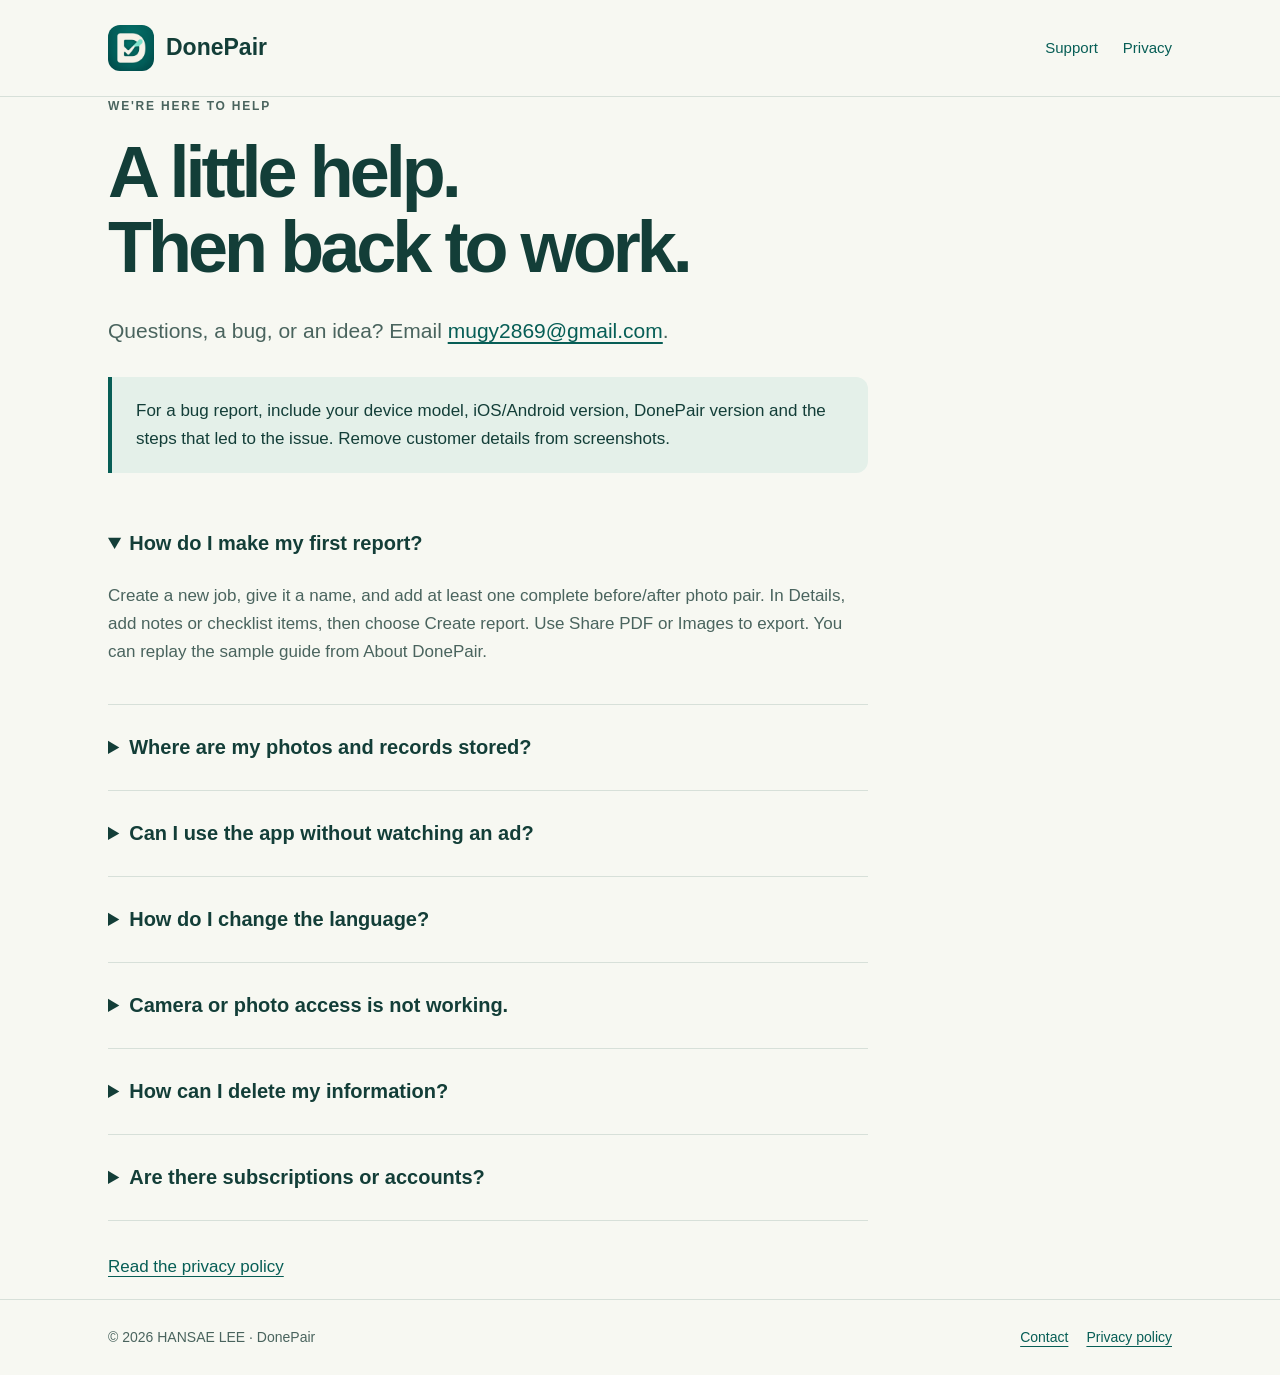
==== support.html @ 2368e4f6 "Publish DonePair product, support and privacy pages" ====
<!doctype html>
<html lang="en"><head><meta charset="utf-8"><meta name="viewport" content="width=device-width, initial-scale=1"><meta name="description" content="Help with DonePair photos, local records, PDF sharing and optional rewarded ads."><meta name="theme-color" content="#075e56"><title>Support · DonePair</title><link rel="icon" href="./app-icon.png"><link rel="stylesheet" href="./style.css"></head><body><header><nav class="wrap" aria-label="Main navigation"><a class="brand" href="./"><img src="./app-icon.png" alt="" width="46" height="46">DonePair</a><div class="links"><a href="./support.html">Support</a><a href="./privacy.html">Privacy</a></div></nav></header><main class="wrap"><article class="faq"><div class="eyebrow">We're here to help</div><h1>A little help.<br>Then back to work.</h1><p class="lead">Questions, a bug, or an idea? Email <a href="mailto:mugy2869@gmail.com">mugy2869@gmail.com</a>.</p><div class="notice">For a bug report, include your device model, iOS/Android version, DonePair version and the steps that led to the issue. Remove customer details from screenshots.</div><details open><summary>How do I make my first report?</summary><p>Create a new job, give it a name, and add at least one complete before/after photo pair. In Details, add notes or checklist items, then choose Create report. Use Share PDF or Images to export. You can replay the sample guide from About DonePair.</p></details><details><summary>Where are my photos and records stored?</summary><p>On your device in DonePair's app storage. We do not have a cloud copy of your jobs. Keep important reports separately using Share PDF and Save to Files. Deleting the app may delete local records.</p></details><details><summary>Can I use the app without watching an ad?</summary><p>Yes. Standard reports can be created, saved and shared without completing an ad. An optional rewarded ad removes the DonePair watermark for that job. If an ad is unavailable, you can still share the standard report.</p></details><details><summary>How do I change the language?</summary><p>DonePair follows your phone's supported language preferences: English, Korean, Japanese, Simplified Chinese or Traditional Chinese. Other preferences fall back to English. Your own notes stay as written; saved reports keep their original language.</p></details><details><summary>Camera or photo access is not working.</summary><p>Check DonePair's permissions in your device settings. You can choose existing photos from the photo library instead of using the camera. Tell us your device and operating-system version if the problem continues.</p></details><details><summary>How can I delete my information?</summary><p>Delete individual jobs in the app. Manage exported reports, shared copies and backups in their respective apps or services. To request deletion of support emails you sent us, contact us from that email address.</p></details><details><summary>Are there subscriptions or accounts?</summary><p>No. The current version does not require an account and has no subscriptions or in-app purchases. Advertising supports the app.</p></details><p style="margin-top:32px"><a href="./privacy.html">Read the privacy policy</a></p></article></main><footer><div class="wrap"><span>© 2026 HANSAE LEE · DonePair</span><span><a href="mailto:mugy2869@gmail.com">Contact</a><a href="./privacy.html">Privacy policy</a></span></div></footer></body></html>
---- style.css ----
:root{--ink:#133e38;--muted:#4a645e;--paper:#f7f8f2;--line:#d7e0d9;--teal:#075e56;--mint:#8bdfcd}*{box-sizing:border-box}body{margin:0;background:var(--paper);color:var(--ink);font:17px/1.65 -apple-system,BlinkMacSystemFont,"Segoe UI",sans-serif}a{color:var(--teal);text-underline-offset:4px}a:focus-visible{outline:3px solid var(--teal);outline-offset:6px;border-radius:3px}.wrap{max-width:1120px;margin:auto;padding:0 28px}header{padding:25px 0;border-bottom:1px solid var(--line)}nav{display:flex;align-items:center;justify-content:space-between;gap:24px}.brand{display:flex;align-items:center;gap:12px;font-size:23px;font-weight:760;text-decoration:none;color:var(--ink)}.brand img{width:46px;height:46px;border-radius:12px}nav .links{display:flex;gap:25px;flex-wrap:wrap}nav .links a{font-size:15px;text-decoration:none;padding:10px 0}main{padding:72px 0 90px}.eyebrow{text-transform:uppercase;letter-spacing:.15em;font-size:12px;font-weight:700;color:var(--muted);margin-bottom:18px}h1{font-size:clamp(38px,5.8vw,72px);line-height:1.05;letter-spacing:-.055em;max-width:820px;margin:0 0 28px}h2{font-size:25px;line-height:1.25;letter-spacing:-.025em;margin:42px 0 12px}p{margin:0 0 18px}.lead{font-size:21px;max-width:660px;color:var(--muted)}.pill{display:inline-block;background:var(--teal);color:white;padding:12px 22px;border-radius:100px;text-decoration:none;font-weight:650}.status{font-size:14px;color:var(--muted);margin-top:20px}.hero{display:grid;grid-template-columns:1.3fr 1fr;gap:60px;align-items:center}.hero h1{font-size:clamp(42px,5vw,68px)}.proof{border:1px solid var(--line);background:#fff;border-radius:24px;padding:14px}.proof img{display:block;width:100%;border-radius:12px;max-height:560px;object-fit:contain}.caption{font-size:12px;color:var(--muted);padding:12px 7px 0;margin:0}.steps{margin-top:78px;border-top:1px solid var(--line)}.step{display:grid;grid-template-columns:60px 1fr 1.3fr;gap:25px;padding:28px 0;border-bottom:1px solid var(--line)}.step b{font-size:22px}.step h2{margin:0;font-size:23px}.step p{margin:0;color:var(--muted)}.legal{max-width:760px}.legal h1{font-size:52px}.legal li{margin-bottom:9px}.notice{background:#e4f0e9;border-left:4px solid var(--teal);padding:20px 24px;margin:28px 0;border-radius:0 12px 12px 0}.faq{max-width:760px}.faq details{border-bottom:1px solid var(--line);padding:20px 0}.faq summary{font-size:20px;font-weight:650;cursor:pointer;padding:6px 0}.faq details p{padding-top:16px;color:var(--muted)}footer{border-top:1px solid var(--line);padding:26px 0;color:var(--muted);font-size:14px}footer .wrap{display:flex;justify-content:space-between;gap:20px;flex-wrap:wrap}footer a{margin-left:18px}@media(max-width:700px){.wrap{padding:0 22px}header{padding:18px 0}nav{align-items:flex-start}.brand{font-size:20px}.brand img{width:38px;height:38px}.links{gap:12px!important}nav .links a{font-size:14px}.hero{grid-template-columns:1fr;gap:34px}main{padding:46px 0 60px}.lead{font-size:19px}.proof{max-width:400px}.step{grid-template-columns:35px 1fr;gap:15px}.step p{grid-column:2}.legal h1{font-size:40px}.steps{margin-top:48px}footer a{margin:0 18px 0 0}}
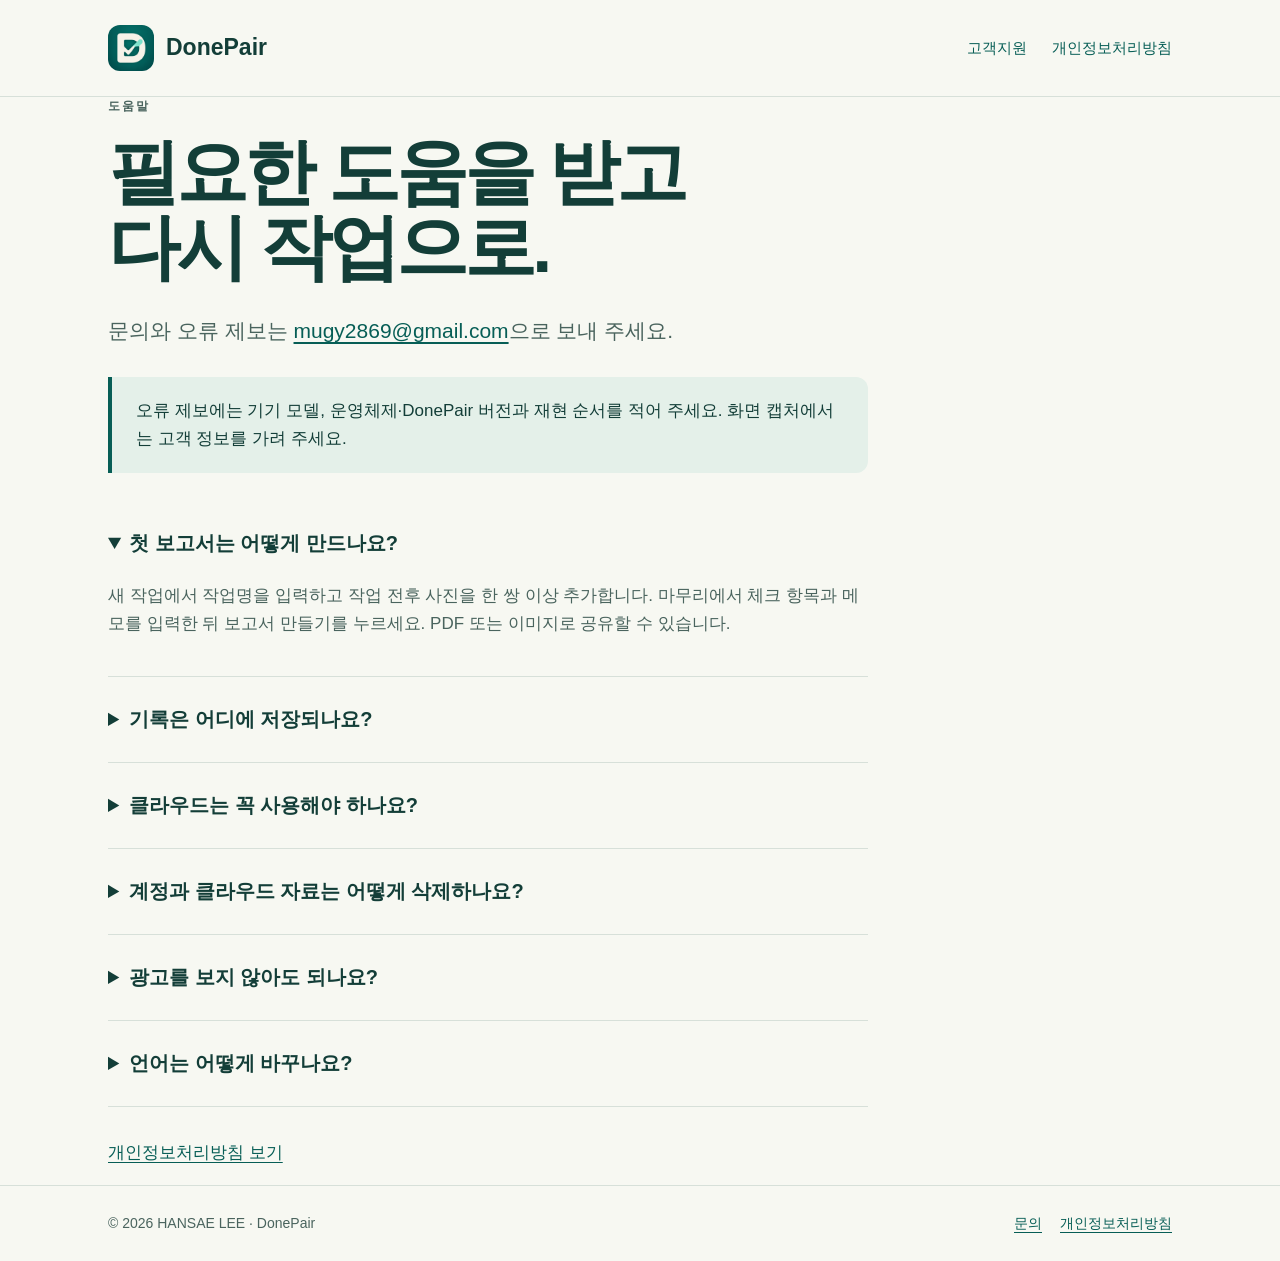
==== commit 04eae08f: "Update privacy and support for optional cloud accounts" ====
--- a/support.html
+++ b/support.html
@@ -1,3 +1,11 @@
 <!doctype html>
-<html lang="en"><head><meta charset="utf-8"><meta name="viewport" content="width=device-width, initial-scale=1"><meta name="description" content="Help with DonePair photos, local records, PDF sharing and optional rewarded ads."><meta name="theme-color" content="#075e56"><title>Support · DonePair</title><link rel="icon" href="./app-icon.png"><link rel="stylesheet" href="./style.css"></head><body><header><nav class="wrap" aria-label="Main navigation"><a class="brand" href="./"><img src="./app-icon.png" alt="" width="46" height="46">DonePair</a><div class="links"><a href="./support.html">Support</a><a href="./privacy.html">Privacy</a></div></nav></header><main class="wrap"><article class="faq"><div class="eyebrow">We're here to help</div><h1>A little help.<br>Then back to work.</h1><p class="lead">Questions, a bug, or an idea? Email <a href="mailto:mugy2869@gmail.com">mugy2869@gmail.com</a>.</p><div class="notice">For a bug report, include your device model, iOS/Android version, DonePair version and the steps that led to the issue. Remove customer details from screenshots.</div><details open><summary>How do I make my first report?</summary><p>Create a new job, give it a name, and add at least one complete before/after photo pair. In Details, add notes or checklist items, then choose Create report. Use Share PDF or Images to export. You can replay the sample guide from About DonePair.</p></details><details><summary>Where are my photos and records stored?</summary><p>On your device in DonePair's app storage. We do not have a cloud copy of your jobs. Keep important reports separately using Share PDF and Save to Files. Deleting the app may delete local records.</p></details><details><summary>Can I use the app without watching an ad?</summary><p>Yes. Standard reports can be created, saved and shared without completing an ad. An optional rewarded ad removes the DonePair watermark for that job. If an ad is unavailable, you can still share the standard report.</p></details><details><summary>How do I change the language?</summary><p>DonePair follows your phone's supported language preferences: English, Korean, Japanese, Simplified Chinese or Traditional Chinese. Other preferences fall back to English. Your own notes stay as written; saved reports keep their original language.</p></details><details><summary>Camera or photo access is not working.</summary><p>Check DonePair's permissions in your device settings. You can choose existing photos from the photo library instead of using the camera. Tell us your device and operating-system version if the problem continues.</p></details><details><summary>How can I delete my information?</summary><p>Delete individual jobs in the app. Manage exported reports, shared copies and backups in their respective apps or services. To request deletion of support emails you sent us, contact us from that email address.</p></details><details><summary>Are there subscriptions or accounts?</summary><p>No. The current version does not require an account and has no subscriptions or in-app purchases. Advertising supports the app.</p></details><p style="margin-top:32px"><a href="./privacy.html">Read the privacy policy</a></p></article></main><footer><div class="wrap"><span>© 2026 HANSAE LEE · DonePair</span><span><a href="mailto:mugy2869@gmail.com">Contact</a><a href="./privacy.html">Privacy policy</a></span></div></footer></body></html>
-
+<html lang="ko"><head><meta charset="utf-8"><meta name="viewport" content="width=device-width,initial-scale=1"><meta name="description" content="DonePair 사용 도움말과 고객지원"><meta name="theme-color" content="#075e56"><title>고객지원 · DonePair</title><link rel="icon" href="./app-icon.png"><link rel="stylesheet" href="./style.css"></head><body>
+<header><nav class="wrap"><a class="brand" href="./"><img src="./app-icon.png" alt="" width="46" height="46">DonePair</a><div class="links"><a href="./support.html">고객지원</a><a href="./privacy.html">개인정보처리방침</a></div></nav></header>
+<main class="wrap"><article class="faq"><div class="eyebrow">도움말</div><h1>필요한 도움을 받고<br>다시 작업으로.</h1><p class="lead">문의와 오류 제보는 <a href="mailto:mugy2869@gmail.com">mugy2869@gmail.com</a>으로 보내 주세요.</p><div class="notice">오류 제보에는 기기 모델, 운영체제·DonePair 버전과 재현 순서를 적어 주세요. 화면 캡처에서는 고객 정보를 가려 주세요.</div>
+<details open><summary>첫 보고서는 어떻게 만드나요?</summary><p>새 작업에서 작업명을 입력하고 작업 전후 사진을 한 쌍 이상 추가합니다. 마무리에서 체크 항목과 메모를 입력한 뒤 보고서 만들기를 누르세요. PDF 또는 이미지로 공유할 수 있습니다.</p></details>
+<details><summary>기록은 어디에 저장되나요?</summary><p>기본적으로 기기의 앱 전용 저장공간에 보관됩니다. DonePair 클라우드에 로그인한 뒤 ‘클라우드에 저장’을 직접 누른 보고서만 서버에 업로드됩니다.</p></details>
+<details><summary>클라우드는 꼭 사용해야 하나요?</summary><p>아닙니다. 계정 없이 기기 내 보고서 생성과 시스템 공유를 계속 사용할 수 있습니다. 클라우드는 여러 기기에서 보관하거나 고객 링크를 만들 때 선택해 사용합니다.</p></details>
+<details><summary>계정과 클라우드 자료는 어떻게 삭제하나요?</summary><p>앱의 DonePair 소개 → DonePair 클라우드 → 클라우드 계정 삭제를 선택하세요. 클라우드 보고서와 링크는 삭제되며 기기 안의 작업 기록은 남습니다.</p></details>
+<details><summary>광고를 보지 않아도 되나요?</summary><p>기본 보고서는 광고 시청 없이 만들고 저장하고 공유할 수 있습니다. 선택형 보상 광고는 작업별 워터마크 제거에 사용됩니다. 유료 요금제 계정은 앱 광고가 표시되지 않습니다.</p></details>
+<details><summary>언어는 어떻게 바꾸나요?</summary><p>휴대폰의 언어 우선순위에 따라 한국어, 영어, 일본어, 중국어 간체·번체로 자동 시작합니다. 지원하지 않는 언어는 영어로 표시됩니다.</p></details>
+<p style="margin-top:32px"><a href="./privacy.html">개인정보처리방침 보기</a></p></article></main><footer><div class="wrap"><span>© 2026 HANSAE LEE · DonePair</span><span><a href="mailto:mugy2869@gmail.com">문의</a><a href="./privacy.html">개인정보처리방침</a></span></div></footer></body></html>
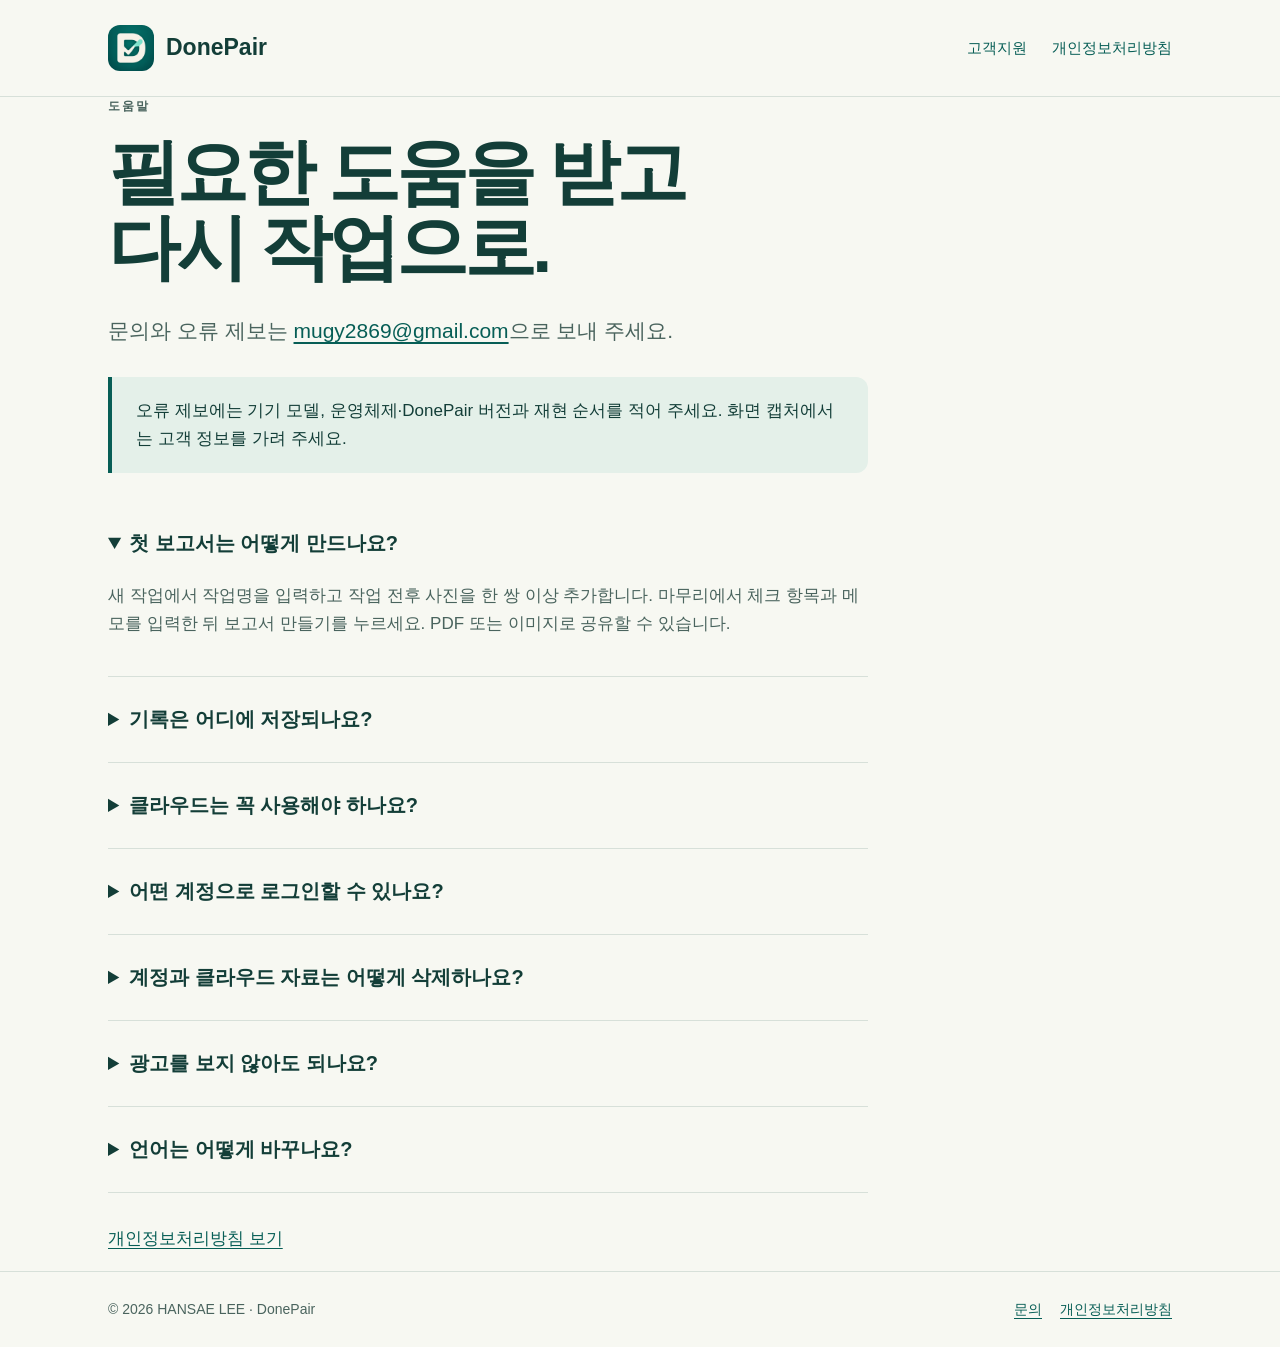
==== commit ca9382c5: "Update privacy policy for social sign-in" ====
--- a/support.html
+++ b/support.html
@@ -5,6 +5,7 @@
 <details open><summary>첫 보고서는 어떻게 만드나요?</summary><p>새 작업에서 작업명을 입력하고 작업 전후 사진을 한 쌍 이상 추가합니다. 마무리에서 체크 항목과 메모를 입력한 뒤 보고서 만들기를 누르세요. PDF 또는 이미지로 공유할 수 있습니다.</p></details>
 <details><summary>기록은 어디에 저장되나요?</summary><p>기본적으로 기기의 앱 전용 저장공간에 보관됩니다. DonePair 클라우드에 로그인한 뒤 ‘클라우드에 저장’을 직접 누른 보고서만 서버에 업로드됩니다.</p></details>
 <details><summary>클라우드는 꼭 사용해야 하나요?</summary><p>아닙니다. 계정 없이 기기 내 보고서 생성과 시스템 공유를 계속 사용할 수 있습니다. 클라우드는 여러 기기에서 보관하거나 고객 링크를 만들 때 선택해 사용합니다.</p></details>
+<details><summary>어떤 계정으로 로그인할 수 있나요?</summary><p>Google, 네이버 또는 카카오 계정으로 로그인할 수 있습니다. DonePair는 해당 계정의 비밀번호를 받거나 저장하지 않습니다.</p></details>
 <details><summary>계정과 클라우드 자료는 어떻게 삭제하나요?</summary><p>앱의 DonePair 소개 → DonePair 클라우드 → 클라우드 계정 삭제를 선택하세요. 클라우드 보고서와 링크는 삭제되며 기기 안의 작업 기록은 남습니다.</p></details>
 <details><summary>광고를 보지 않아도 되나요?</summary><p>기본 보고서는 광고 시청 없이 만들고 저장하고 공유할 수 있습니다. 선택형 보상 광고는 작업별 워터마크 제거에 사용됩니다. 유료 요금제 계정은 앱 광고가 표시되지 않습니다.</p></details>
 <details><summary>언어는 어떻게 바꾸나요?</summary><p>휴대폰의 언어 우선순위에 따라 한국어, 영어, 일본어, 중국어 간체·번체로 자동 시작합니다. 지원하지 않는 언어는 영어로 표시됩니다.</p></details>
